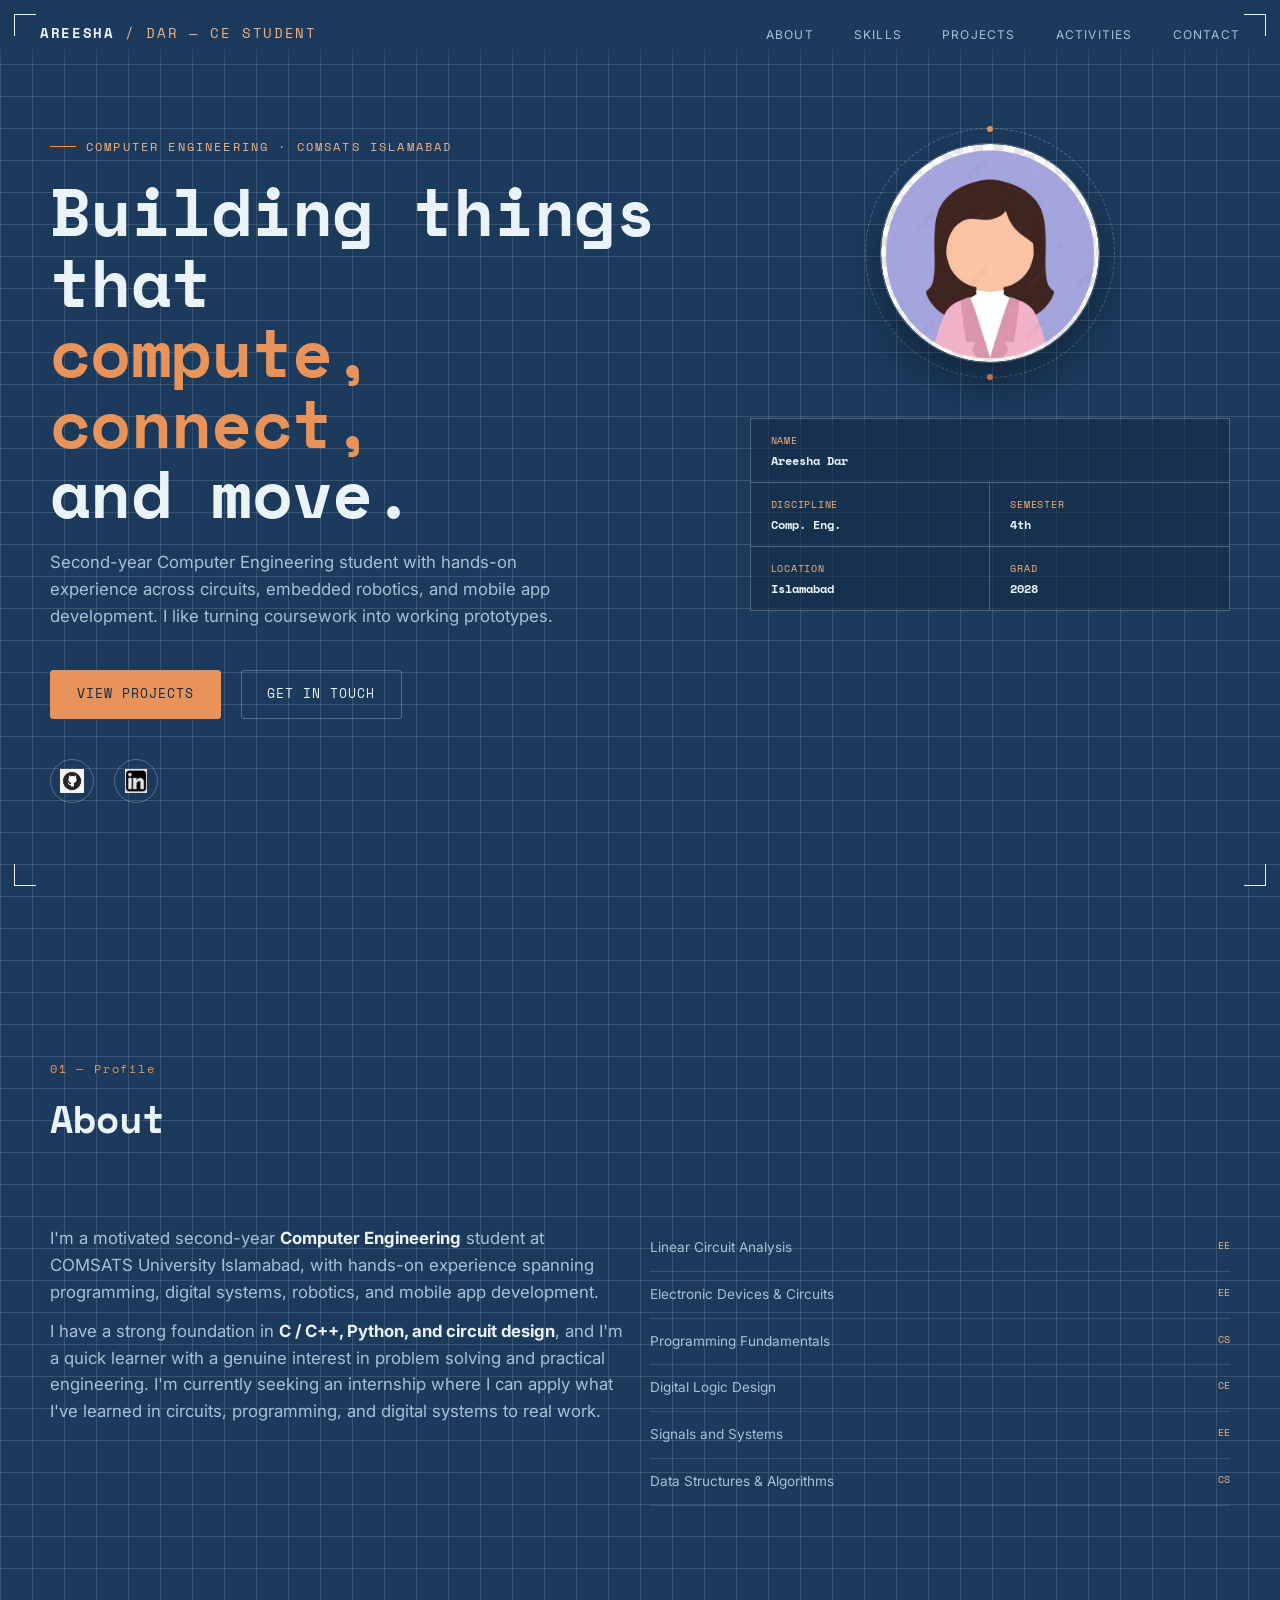
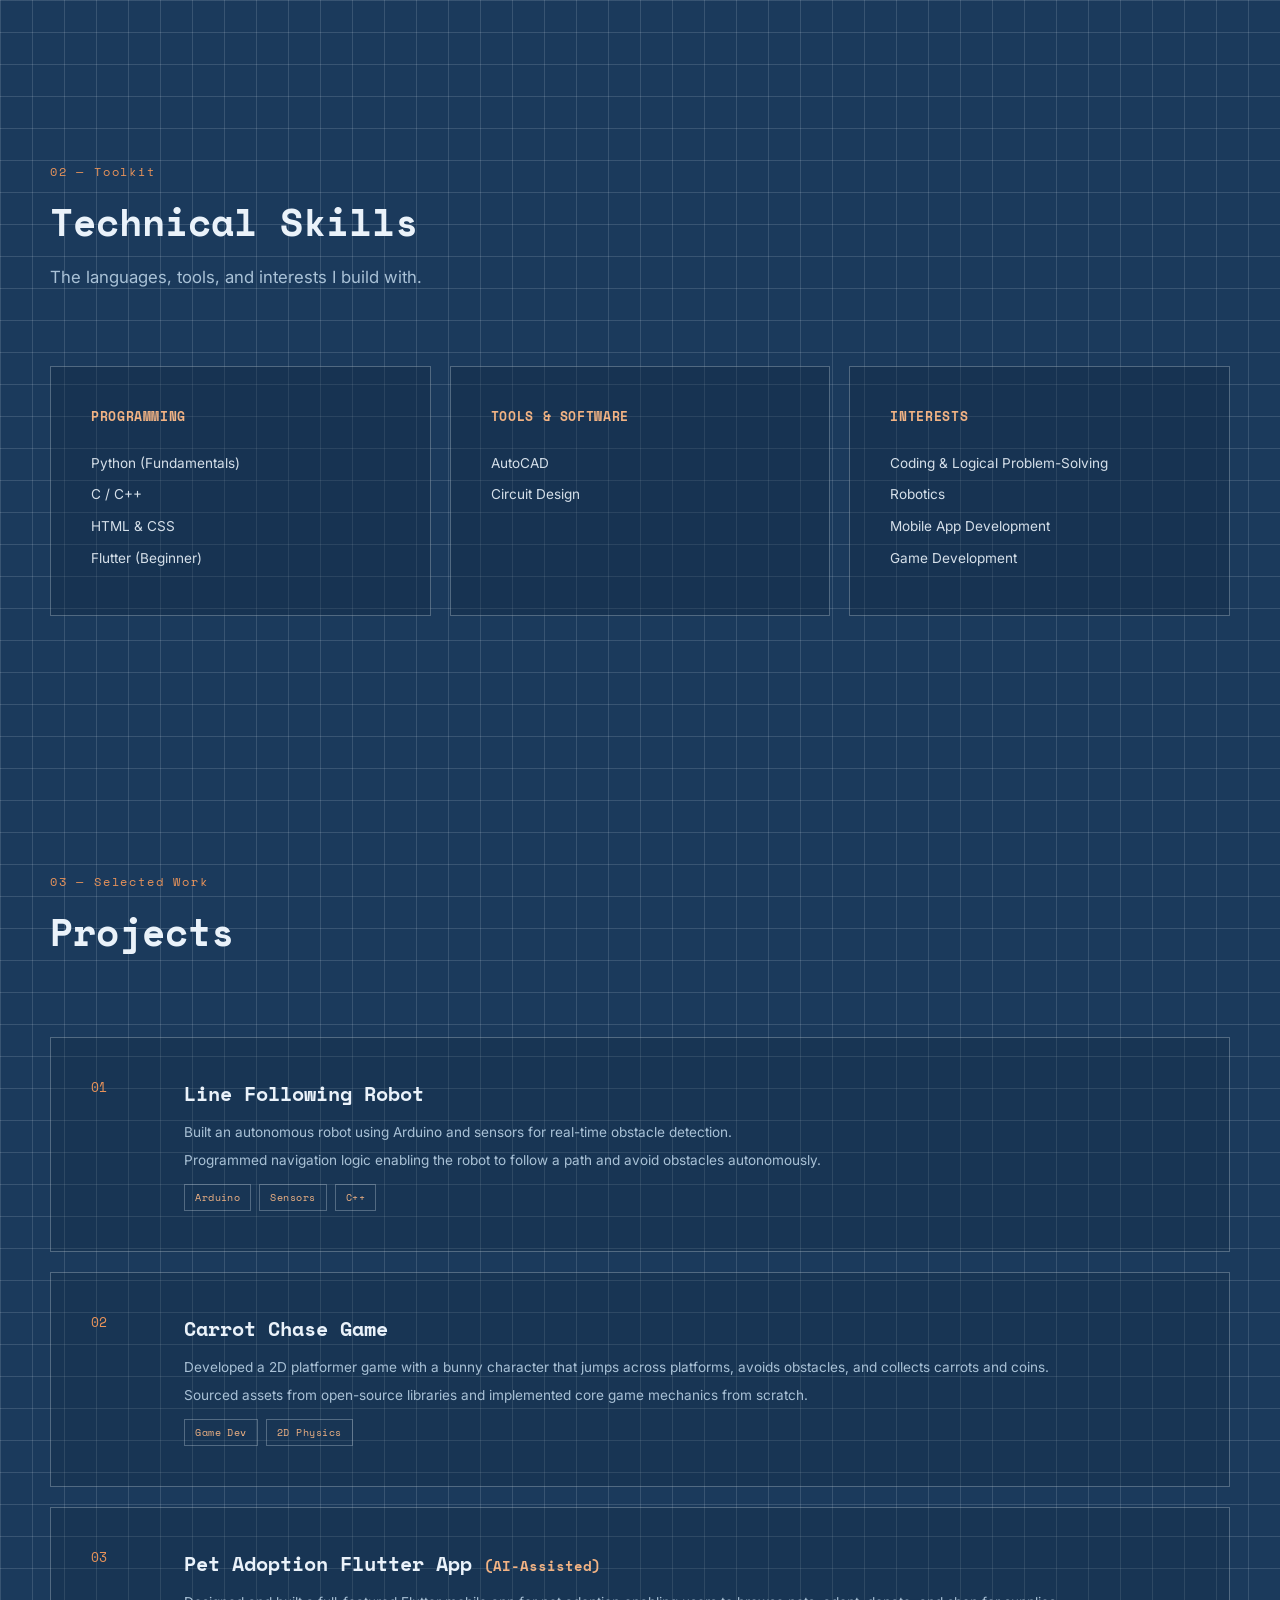
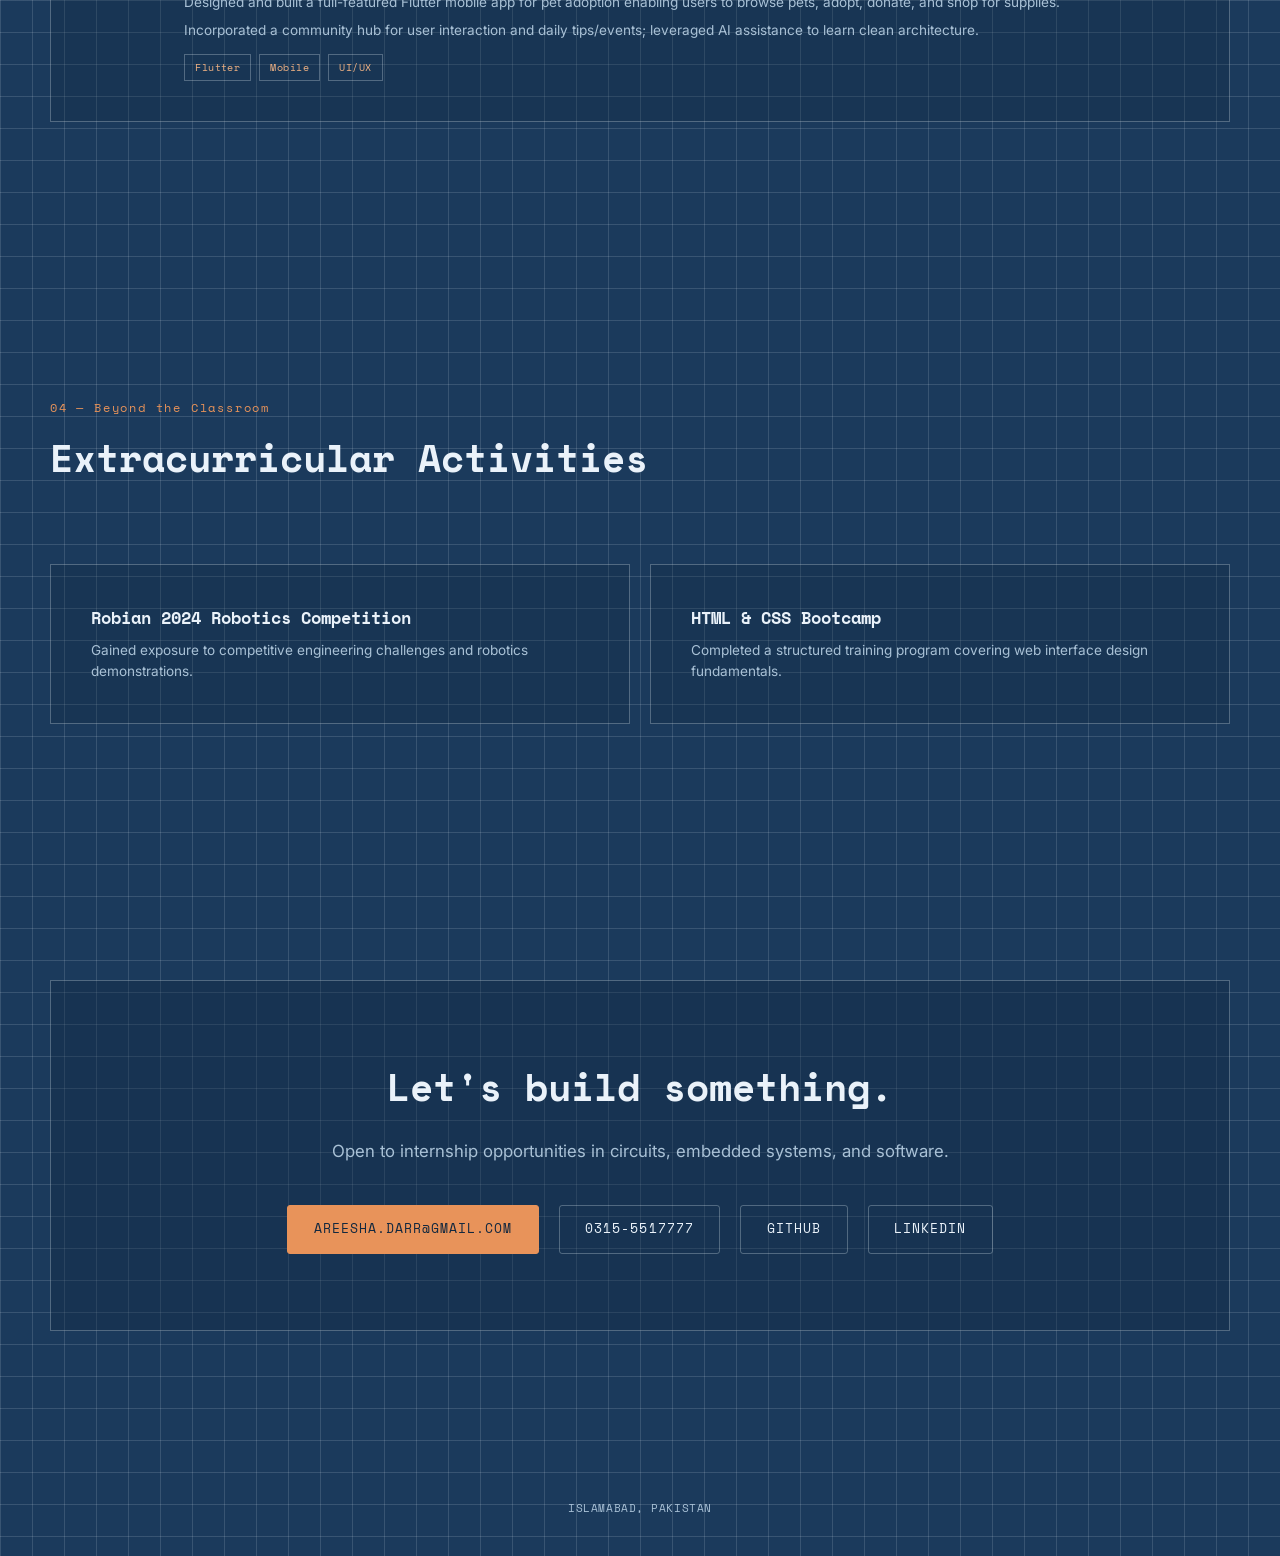
==== index.html @ 33c209b4 "portfolio website" ====
<!DOCTYPE html>
<html lang="en" class="no-js">
<head>
<script>document.documentElement.className = 'js';</script>
<meta charset="UTF-8">
<meta name="viewport" content="width=device-width, initial-scale=1.0">
<title>Areesha Dar — Computer Engineering</title>
<link rel="preconnect" href="https://fonts.googleapis.com">
<link href="https://fonts.googleapis.com/css2?family=Space+Mono:ital,wght@0,400;0,700;1,400&family=Inter:wght@400;500;600;700;800&display=swap" rel="stylesheet">
<link rel="stylesheet" href="styles.css">
</head>
<body>

<div class="progress" id="progress"></div>
<div class="crop tl"></div>
<div class="crop tr"></div>
<div class="crop bl"></div>
<div class="crop br"></div>

<header role="banner">
  <div class="brand mono"><b>AREESHA</b> / DAR — CE STUDENT </div>
  <nav role="navigation" aria-label="Primary">
    <ul>
      <li><a href="#about">About</a></li>
      <li><a href="#skills">Skills</a></li>
      <li><a href="#projects">Projects</a></li>
      <li><a href="#activities">Activities</a></li>
      <li><a href="#contact">Contact</a></li>
    </ul>
  </nav>
  <button class="menu-btn" id="menuBtn" aria-label="Open menu" aria-expanded="false" aria-controls="mobileNav">
    <span></span>
    <span></span>
    <span></span>
  </button>
</header>

<nav class="mobile-nav" id="mobileNav" aria-label="Mobile">
  <a href="#about">About</a>
  <a href="#skills">Skills</a>
  <a href="#projects">Projects</a>
  <a href="#activities">Activities</a>
  <a href="#contact">Contact</a>
</nav>

<main role="main">

  <section class="hero container">
    <div class="grid">

      <div class="col-lg-7">
        <p class="eyebrow mono">Computer Engineering · COMSATS Islamabad</p>
        <h1 class="title">Building things that<br><span>compute, connect,</span><br>and move.</h1>
        <p class="role-line">Second-year Computer Engineering student with hands-on experience across circuits, embedded robotics, and mobile app development. I like turning coursework into working prototypes.</p>
        <div class="hero-cta">
          <a href="#projects" class="btn btn-fill">View Projects</a>
          <a href="#contact" class="btn btn-outline">Get In Touch</a>
        </div>

        <div class="social-row">

          <a class="social-icon"
            href="https://github.com/areesha-dar"
            target="_blank"
            rel="noopener"
            aria-label="GitHub profile">

              <img src="images/github.png"
                  alt="GitHub">
          </a>

          <a class="social-icon"
            href="https://linkedin.com/in/areesha-dar-7a81083a9"
            target="_blank"
            rel="noopener"
            aria-label="LinkedIn profile">

              <img src="images/linkedin.png"
                  alt="LinkedIn">
          </a>

        </div>
      </div>

      <aside class="col-lg-5" aria-label="Profile summary">
        <div class="avatar-frame">
          <div class="avatar-ring"></div>

          <div class="avatar-core">
            <img src="images/images.jpeg" alt="Avatar">
          </div>

        </div>
        <div class="title-block mono">
          <div class="row"><div class="cell"><span class="lbl">Name</span><b>Areesha Dar</b></div></div>
          <div class="row">
            <div class="cell"><span class="lbl">Discipline</span><b>Comp. Eng.</b></div>
            <div class="cell"><span class="lbl">Semester</span><b>4th</b></div>
          </div>
          <div class="row">
            <div class="cell"><span class="lbl">Location</span><b>Islamabad</b></div>
            <div class="cell"><span class="lbl">Grad</span><b>2028</b></div>
          </div>
        </div>
      </aside>

    </div>
  </section>

  <section id="about" class="container">
    <div class="sec-head reveal">
      <span class="sec-num">01 — Profile</span>
      <h2 class="sec-title">About</h2>
    </div>
    <div class="grid about-grid">
      <div class="col-lg-6 reveal">
        <p>I'm a motivated second-year <strong>Computer Engineering</strong> student at COMSATS University Islamabad, with hands-on experience spanning programming, digital systems, robotics, and mobile app development.</p>
        <p>I have a strong foundation in <strong>C / C++, Python, and circuit design</strong>, and I'm a quick learner with a genuine interest in problem solving and practical engineering. I'm currently seeking an internship where I can apply what I've learned in circuits, programming, and digital systems to real work.</p>
      </div>
      <div class="col-lg-6 reveal">
        <ul class="coursework">
          <li>Linear Circuit Analysis <span class="tag">EE</span></li>
          <li>Electronic Devices &amp; Circuits <span class="tag">EE</span></li>
          <li>Programming Fundamentals <span class="tag">CS</span></li>
          <li>Digital Logic Design <span class="tag">CE</span></li>
          <li>Signals and Systems <span class="tag">EE</span></li>
          <li>Data Structures &amp; Algorithms <span class="tag">CS</span></li>
        </ul>
      </div>
    </div>
  </section>

  <section id="skills" class="container">
    <div class="sec-head reveal">
      <span class="sec-num">02 — Toolkit</span>
      <h2 class="sec-title">Technical Skills</h2>
      <p class="sec-sub">The languages, tools, and interests I build with.</p>
    </div>
    <div class="grid">
      <div class="skill-card col-md-4 reveal">
        <h4>Programming</h4>
        <ul><li>Python (Fundamentals)</li><li>C / C++</li><li>HTML &amp; CSS</li><li>Flutter (Beginner)</li></ul>
      </div>
      <div class="skill-card col-md-4 reveal">
        <h4>Tools &amp; Software</h4>
        <ul><li>AutoCAD</li><li>Circuit Design</li></ul>
      </div>
      <div class="skill-card col-md-4 reveal">
        <h4>Interests</h4>
        <ul><li>Coding &amp; Logical Problem-Solving</li><li>Robotics</li><li>Mobile App Development</li><li>Game Development</li></ul>
      </div>
    </div>
  </section>

  <section id="projects" class="container">
    <div class="sec-head reveal">
      <span class="sec-num">03 — Selected Work</span>
      <h2 class="sec-title">Projects</h2>
    </div>

    <div class="grid project reveal">
      <div class="col-lg-1 idx">01</div>
      <div class="col-lg-11">
        <h3>Line Following Robot</h3>
        <p>Built an autonomous robot using Arduino and sensors for real-time obstacle detection.</p>
        <p>Programmed navigation logic enabling the robot to follow a path and avoid obstacles autonomously.</p>
        <div class="stack"><span>Arduino</span><span>Sensors</span><span>C++</span></div>
      </div>
    </div>

    <div class="grid project reveal">
      <div class="col-lg-1 idx">02</div>
      <div class="col-lg-11">
        <h3>Carrot Chase Game</h3>
        <p>Developed a 2D platformer game with a bunny character that jumps across platforms, avoids obstacles, and collects carrots and coins.</p>
        <p>Sourced assets from open-source libraries and implemented core game mechanics from scratch.</p>
        <div class="stack"><span>Game Dev</span><span>2D Physics</span></div>
      </div>
    </div>

    <div class="grid project reveal">
      <div class="col-lg-1 idx">03</div>
      <div class="col-lg-11">
        <h3>Pet Adoption Flutter App <span style="color:var(--copper-soft); font-size:.7em;">(AI-Assisted)</span></h3>
        <p>Designed and built a full-featured Flutter mobile app for pet adoption enabling users to browse pets, adopt, donate, and shop for supplies.</p>
        <p>Incorporated a community hub for user interaction and daily tips/events; leveraged AI assistance to learn clean architecture.</p>
        <div class="stack"><span>Flutter</span><span>Mobile</span><span>UI/UX</span></div>
      </div>
    </div>
  </section>

  <section id="activities" class="container">
    <div class="sec-head reveal">
      <span class="sec-num">04 — Beyond the Classroom</span>
      <h2 class="sec-title">Extracurricular Activities</h2>
    </div>
    <div class="grid">
      <div class="extra-card col-md-6 reveal">
        <h4 class="mono">Robian 2024 Robotics Competition</h4>
        <p>Gained exposure to competitive engineering challenges and robotics demonstrations.</p>
      </div>
      <div class="extra-card col-md-6 reveal">
        <h4 class="mono">HTML &amp; CSS Bootcamp</h4>
        <p>Completed a structured training program covering web interface design fundamentals.</p>
      </div>
    </div>
  </section>

  <section id="contact" class="container">
    <div class="contact-panel reveal">
      <h2>Let's build something.</h2>
      <p>Open to internship opportunities in circuits, embedded systems, and software.</p>
      <div class="contact-links">
        <a href="mailto:areesha.darr@gmail.com" class="btn btn-fill">areesha.darr@gmail.com</a>
        <a href="tel:03155517777" class="btn btn-outline">0315-5517777</a>
        <a href="https://github.com/areesha-dar" target="_blank" rel="noopener" class="btn btn-outline" data-bounce>GitHub</a>
        <a href="https://linkedin.com/in/areesha-dar-7a81083a9" target="_blank" rel="noopener" class="btn btn-outline" data-bounce>LinkedIn</a>
      </div>
    </div>
  </section>

</main>

<footer role="contentinfo">ISLAMABAD, PAKISTAN </footer>

<script src="script.js"></script>

</body>
</html>
---- styles.css ----
:root{
  /* colors */
  --blueprint: #1B3A5C;
  --blueprint-deep: #12283F;
  --grid-line: rgba(234,242,250,0.14);
  --grid-line-strong: rgba(234,242,250,0.28);
  --ink: #0E1F33;
  --copper: #E8935A;
  --copper-soft: #F2B384;
  --muted: #A9C1D6;
  --white: #EAF2FA;

  /* fluid spacing */
  --space-xs: clamp(0.5rem, 0.4rem + 0.5vw, 0.75rem);
  --space-sm: clamp(0.75rem, 0.6rem + 1vw, 1.25rem);
  --space-md: clamp(1.5rem, 1rem + 2vw, 2.5rem);
  --space-lg: clamp(2.5rem, 1.5rem + 4vw, 5rem);
  --space-xl: max(4rem, min(10vw, 8rem));

  /* fluid type */
  --fs-body: clamp(0.95rem, 0.9rem + 0.2vw, 1.05rem);
  --fs-h1: clamp(2.2rem, 1.4rem + 4vw, 4.2rem);
  --fs-h2: clamp(1.5rem, 1.2rem + 1.6vw, 2.4rem);
  --fs-h3: clamp(1.05rem, 0.95rem + 0.5vw, 1.25rem);

  /* 12-column grid */
  --cols: 12;
  --gap: clamp(0.75rem, 1.5vw, 1.5rem);
  --container: 1180px;
}

/* universal reset */
*{ margin:0; padding:0; box-sizing:border-box; }
html{ scroll-behavior:smooth; }

body{
  background:var(--blueprint);
  background-image:
    linear-gradient(var(--grid-line) 1px, transparent 1px), /* horizontal lines */
    linear-gradient(90deg, var(--grid-line) 1px, transparent 1px); /* vertical lines */
  background-size: 32px 32px;
  color:var(--white);
  font-family:'Inter', sans-serif;
  font-size:var(--fs-body);
  line-height:1.6;
  overflow-x:hidden;
}
/* highlight text on selection */
::selection{ background:var(--copper); 
  color:var(--blueprint-deep); 
}
a{ color:inherit; text-decoration:none; }
.mono{ font-family:'Space Mono', monospace; }
ul{ list-style:none; }

a:focus-visible, button:focus-visible{ outline:2px solid var(--copper); outline-offset:3px; }

/* Grid */
.grid{
  display:grid;
  grid-template-columns: repeat(var(--cols), 1fr);
  gap: var(--gap);
}
@supports not (display: grid){
  .grid{ display:flex; flex-wrap:wrap; margin: calc(var(--gap) / -2); }
  .grid > *{ margin: calc(var(--gap) / 2); }
}

/* mobile-first: everything is full width until a breakpoint says otherwise */
[class*="col-"]{ grid-column: span var(--cols); }

@media (min-width: 576px){
  .col-sm-6{ grid-column: span 6; }
  .col-sm-12{ grid-column: span 12; }
}
@media (min-width: 768px){
  .col-md-3{ grid-column: span 3; }
  .col-md-4{ grid-column: span 4; }
  .col-md-6{ grid-column: span 6; }
  .col-md-12{ grid-column: span 12; }
}
@media (min-width: 1024px){
  .col-lg-1{ grid-column: span 1; }
  .col-lg-4{ grid-column: span 4; }
  .col-lg-5{ grid-column: span 5; }
  .col-lg-6{ grid-column: span 6; }
  .col-lg-7{ grid-column: span 7; }
  .col-lg-11{ grid-column: span 11; }
}

.container{ max-width:var(--container); margin:0 auto; padding-inline: var(--space-md); }

/* small corners on  the edges */
.crop{ 
  position:fixed;
  width:22px; 
  height:22px;
  z-index:50;
  border-color:var(--grid-line-strong); 
}
.crop.tl{
  top:14px;
  left:14px;
  border-top:1px solid;
  border-left:1px solid; }
.crop.tr{
  top:14px; 
  right:14px; 
  border-top:1px solid; 
  border-right:1px solid; }
.crop.bl{ 
  bottom:14px; 
  left:14px; 
  border-bottom:1px solid; 
  border-left:1px solid; }
.crop.br{ 
  bottom:14px; 
  right:14px; 
  border-bottom:1px solid; 
  border-right:1px solid; }

header[role="banner"]{
  position:fixed; top:0; left:0; right:0; z-index:40;
  display:flex; align-items:center; justify-content:space-between;
  padding: var(--space-sm) var(--space-md);
  background:linear-gradient(180deg, var(--blueprint) 60%, transparent);
}
.brand{ font-size:0.85rem; letter-spacing:.12em; color:var(--copper-soft); }
.brand b{ color:var(--white); }

nav[role="navigation"] ul{ display:flex; gap: var(--space-md); }
nav a{
  font-size:0.75rem; letter-spacing:.1em; text-transform:uppercase;
  color:var(--muted); position:relative; padding-bottom:4px;
}
nav a::after{ content:''; position:absolute; left:0; bottom:0; width:0; height:1px; background:var(--copper); transition:width .25s ease; }
nav a:hover{ color:var(--white); }
nav a:hover::after{ width:100%; }

.menu-btn{ display:none; flex-direction:column; gap:5px; cursor:pointer; background:none; border:none; z-index:60; }
.menu-btn span{ width:22px; height:2px; background:var(--white); transition:.3s; }

.mobile-nav{
  position:fixed; inset:0; background:var(--blueprint-deep); z-index:55;
  display:flex; flex-direction:column; align-items:center; justify-content:center; gap:var(--space-md);
  transform:translateY(-100%); transition:transform .4s ease;
}
.mobile-nav.open{ transform:translateY(0); }
.mobile-nav a{ font-family:'Space Mono', monospace; font-size:1.25rem; color:var(--white); }

footer[role="contentinfo"]{
  text-align:center; padding: var(--space-md); font-size:0.7rem; color:var(--muted);
  font-family:'Space Mono', monospace; letter-spacing:.05em;
}

/* progress bar */
.progress{ position:fixed; top:0; left:0; height:2px; background:var(--copper); z-index:70; width:0%; }

.hero{ min-height:100vh; display:flex; align-items:center; padding: calc(var(--space-xl) + 40px) 0 var(--space-lg); }

.eyebrow{
  display:inline-flex; align-items:center; gap:10px;
  font-size:0.75rem; letter-spacing:.18em; text-transform:uppercase;
  color:var(--copper-soft); margin-bottom:var(--space-sm);
  opacity:0; animation: fadeUp .7s ease forwards; animation-delay:.1s;
}
.eyebrow::before{ content:''; width:26px; height:1px; background:var(--copper); }

h1.title{
  font-family:'Space Mono', monospace; font-weight:700;
  font-size:var(--fs-h1); line-height:1.05; letter-spacing:-.01em; color:var(--white);
  opacity:0; animation: fadeUp .7s ease forwards; animation-delay:.25s;
}
h1.title span{ color:var(--copper); }

.role-line{
  margin-top:var(--space-sm); color:var(--muted); max-width:520px;
  opacity:0; animation: fadeUp .7s ease forwards; animation-delay:.4s;
}

.hero-cta{
  margin-top:var(--space-md); display:flex; gap:var(--space-sm); flex-wrap:wrap;
  opacity:0; animation: fadeUp .7s ease forwards; animation-delay:.55s;
}

@keyframes fadeUp{ from{ opacity:0; transform:translateY(16px);} to{ opacity:1; transform:translateY(0);} }

.btn{
  padding:0.85rem 1.6rem; font-size:0.8rem; letter-spacing:.08em; text-transform:uppercase;
  font-family:'Space Mono', monospace; cursor:pointer; transition:.25s ease;
  display:inline-flex; align-items:center; gap:8px; border-radius:3px;
}
.btn-fill{ background:var(--copper); color:var(--blueprint-deep); border:1px solid var(--copper); }
.btn-fill:hover{ background:transparent; color:var(--copper); transform:translateY(-2px); }
.btn-outline{ border:1px solid var(--grid-line-strong); color:var(--white); background:transparent; }
.btn-outline:hover{ border-color:var(--copper); color:var(--copper); transform:translateY(-2px); }

/* social icons*/
.social-row{ margin-top:var(--space-md); display:flex; gap:var(--space-sm); opacity:0; animation: fadeUp .7s ease forwards; animation-delay:.68s; }
.social-icon{
  width:44px; height:44px; border:1px solid var(--grid-line-strong); border-radius:50%;
  display:flex; align-items:center; justify-content:center;
  transition: transform .25s ease, border-color .25s ease, background .25s ease;
}
.social-icon img{
  width:24px;
  height:24px;
  object-fit:contain;
  display:block;
}
.social-icon:hover{ border-color:var(--copper); background:rgba(232,147,90,0.12); transform:translateY(-3px); }
.social-icon:active{ transform: scale(0.85); }
.social-icon.bounced{ animation: bounce .5s ease; }
@keyframes bounce{
  0%{ transform: scale(0.8); }
  40%{ transform: scale(1.25) translateY(-6px); }
  70%{ transform: scale(0.95); }
  100%{ transform: scale(1); }
}

/* aside — profile card */
.hero aside{
  opacity:0;
  animation:fadeUp .8s ease forwards;
  animation-delay:.3s;
}

.avatar-frame{
  position:relative;
  width:250px;
  height:250px;
  max-width:100%;
  margin:0 auto;
}
.avatar-ring{ position:absolute; inset:0; border:1px dashed var(--grid-line-strong); border-radius:50%; animation: spin 22s linear infinite; }
.avatar-ring::before, .avatar-ring::after{ content:''; position:absolute; width:6px; height:6px; background:var(--copper); border-radius:50%; }
.avatar-ring::before{ top:-3px; left:calc(50% - 3px); }
.avatar-ring::after{ bottom:-3px; left:calc(50% - 3px); }
@keyframes spin{ to{ transform:rotate(360deg); } }

.avatar-core{
  position:absolute;
  inset:16px;
  overflow:hidden;
  border-radius:50%;
  background: radial-gradient(circle at 35% 30%, #244B6E, #142B44 70%);
  box-shadow: 0 0 0 1px var(--grid-line-strong), 0 20px 40px rgba(0,0,0,.35);
}
.avatar-core img{
  width:100%;
  height:100%;
  object-fit:cover;
  display:block;
  border-radius:50%;
}

.title-block{ margin-top: var(--space-md); border:1px solid var(--grid-line-strong); background:rgba(18,40,63,0.5); }
.title-block .row{ display:flex; border-bottom:1px solid var(--grid-line-strong); }
.title-block .row:last-child{ border-bottom:none; }
.title-block .cell{ flex:1; padding: var(--space-xs) var(--space-sm); font-size:0.7rem; border-right:1px solid var(--grid-line-strong); }
.title-block .cell:last-child{ border-right:none; }
.title-block .cell b{ display:block; font-family:'Space Mono', monospace; color:var(--white); font-size:0.75rem; margin-top:2px; }
.title-block .cell .lbl{ color:var(--copper-soft); letter-spacing:.08em; text-transform:uppercase; font-size:0.6rem; }


main[role="main"] section{ padding: var(--space-xl) 0; }
.sec-head{ margin-bottom: var(--space-lg); }
.sec-num{ font-family:'Space Mono', monospace; color:var(--copper); font-size:0.75rem; letter-spacing:.15em; margin-bottom:10px; display:block; }
.sec-title{ font-family:'Space Mono', monospace; font-size:var(--fs-h2); color:var(--white); }
.sec-sub{ color:var(--muted); max-width:560px; margin-top:12px; }

.js .reveal{ opacity:0; transform:translateY(24px); transition:opacity .7s ease, transform .7s ease; }
.reveal.in{ opacity:1; transform:translateY(0); }

/* about */
.about-grid p{ color:var(--muted); margin-bottom:var(--space-xs); }
.about-grid p strong{ color:var(--white); }
.coursework li{ padding: var(--space-xs) 0; border-bottom:1px solid var(--grid-line); display:flex; justify-content:space-between; font-size:0.85rem; color:var(--muted); }
.coursework li span.tag{ font-family:'Space Mono', monospace; font-size:0.65rem; color:var(--copper-soft); }

/* skills */
.skill-card{
  border:1px solid var(--grid-line-strong); padding: var(--space-md);
  background:rgba(18,40,63,0.35); position:relative; overflow:hidden; transition:.3s ease;
}
.skill-card::before{ content:''; position:absolute; top:0; left:0; width:3px; height:0; background:var(--copper); transition:height .3s ease; }
.skill-card:hover{ transform:translateY(-6px); background:rgba(18,40,63,0.7); border-color:var(--copper-soft); }
.skill-card:hover::before{ height:100%; }
.skill-card h4{ font-family:'Space Mono', monospace; font-size:0.8rem; color:var(--copper-soft); letter-spacing:.05em; text-transform:uppercase; margin-bottom:var(--space-sm); }
.skill-card li{ font-size:0.85rem; color:var(--white); padding:5px 0; opacity:.9; }

/* projects */
.project{
  border:1px solid var(--grid-line-strong); margin-bottom: var(--space-sm); padding: var(--space-md);
  background:rgba(18,40,63,0.25); transition:.3s ease; align-items:start;
}
.project:hover{ background:rgba(18,40,63,0.6); border-color:var(--copper-soft); }
.project .idx{ font-family:'Space Mono', monospace; font-size:0.8rem; color:var(--copper); }
.project h3{ font-family:'Space Mono', monospace; font-size:var(--fs-h3); color:var(--white); margin-bottom:var(--space-xs); }
.project p{ color:var(--muted); font-size:0.85rem; margin-bottom:6px; }
.project .stack{ margin-top: var(--space-xs); display:flex; gap:8px; flex-wrap:wrap; }
.project .stack span{ font-family:'Space Mono', monospace; font-size:0.6rem; letter-spacing:.05em; padding:5px 10px; border:1px solid var(--grid-line-strong); color:var(--copper-soft); }

/* activities */
.extra-card{ border:1px solid var(--grid-line-strong); padding: var(--space-md); background:rgba(18,40,63,0.25); }
.extra-card h4{ font-family:'Space Mono', monospace; color:var(--white); margin-bottom:8px; }
.extra-card p{ color:var(--muted); font-size:0.85rem; }

/* contact */
.contact-panel{ border:1px solid var(--grid-line-strong); padding: var(--space-lg); text-align:center; background:rgba(18,40,63,0.35); }
.contact-panel h2{ font-family:'Space Mono', monospace; font-size:var(--fs-h2); margin-bottom:var(--space-sm); }
.contact-panel p{ color:var(--muted); margin-bottom:var(--space-md); }
.contact-links{ display:flex; gap: var(--space-sm); justify-content:center; flex-wrap:wrap; }

@media (max-width: 1023px){
  nav[role="navigation"]{ display:none; }
  .menu-btn{ display:flex; }
}

@media (prefers-reduced-motion: reduce){
  *{ animation-duration:.01ms !important; animation-iteration-count:1 !important; transition-duration:.01ms !important; scroll-behavior:auto !important; }
}
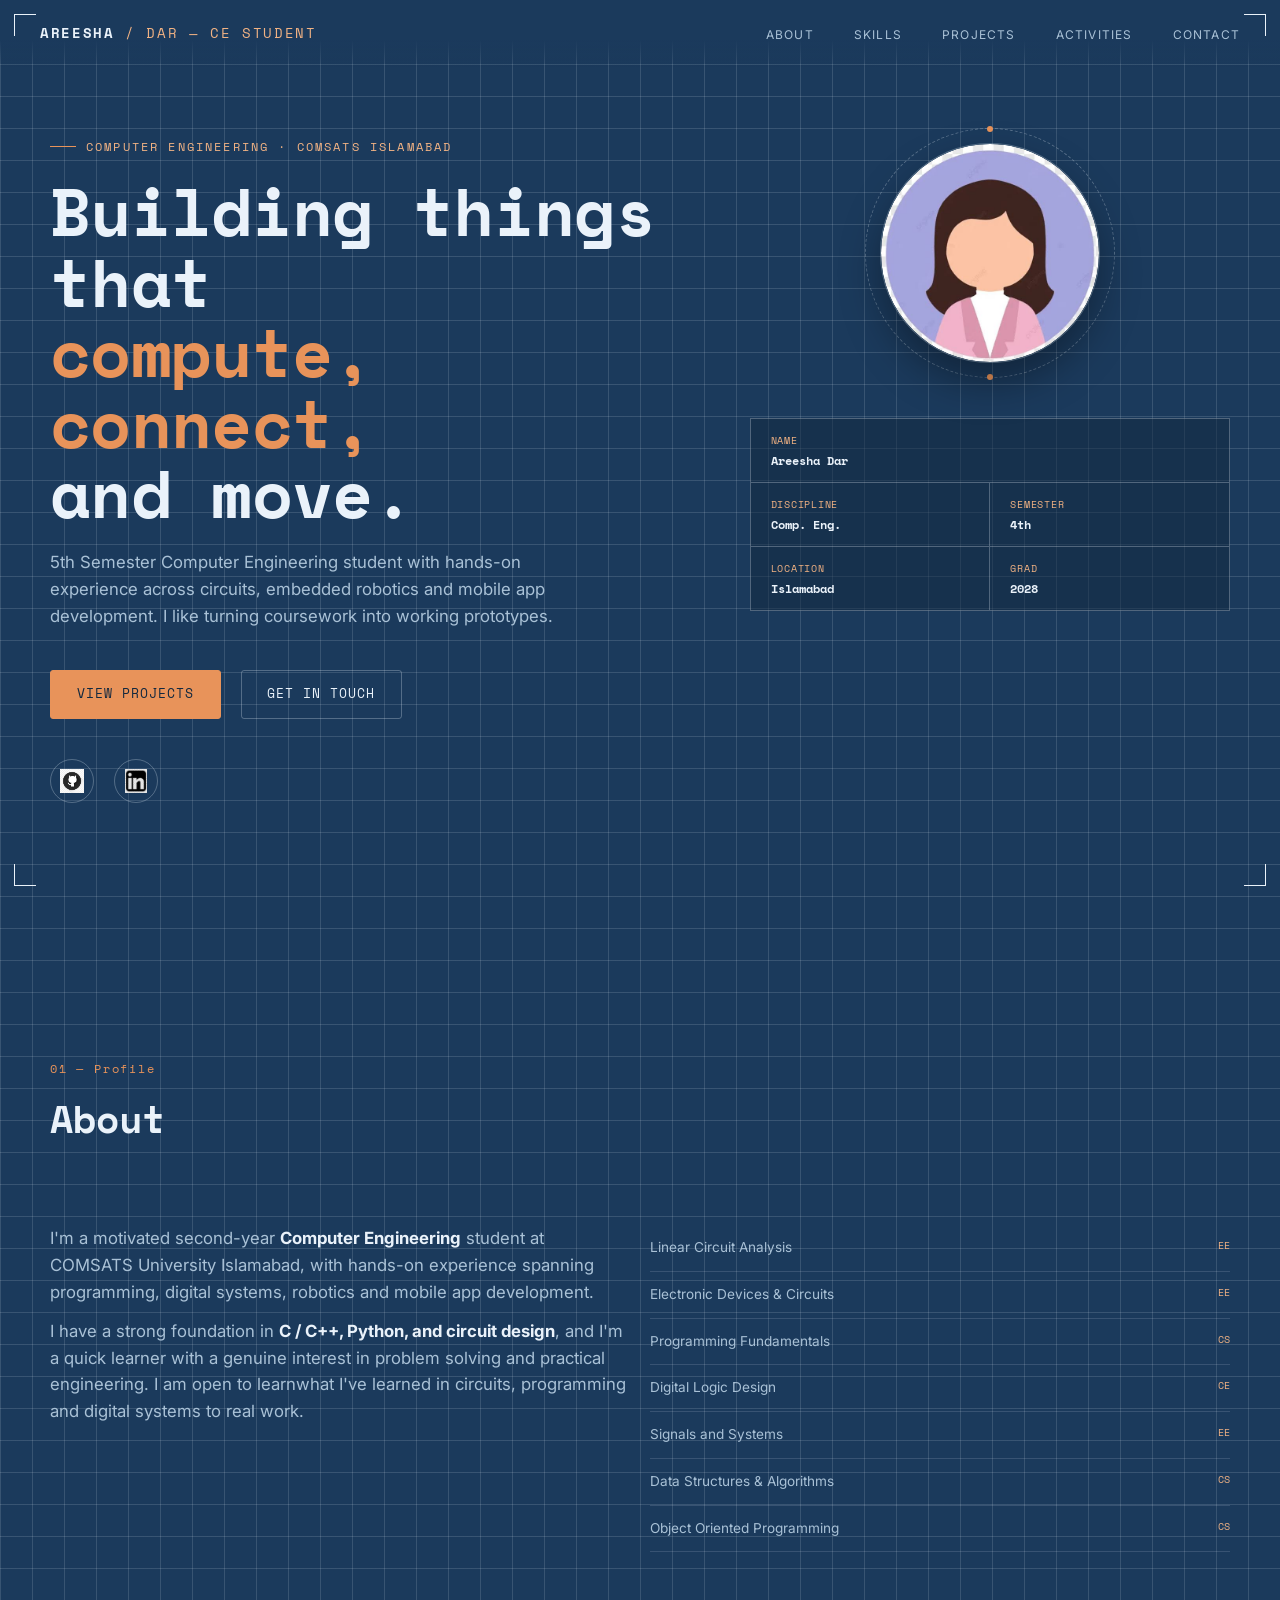
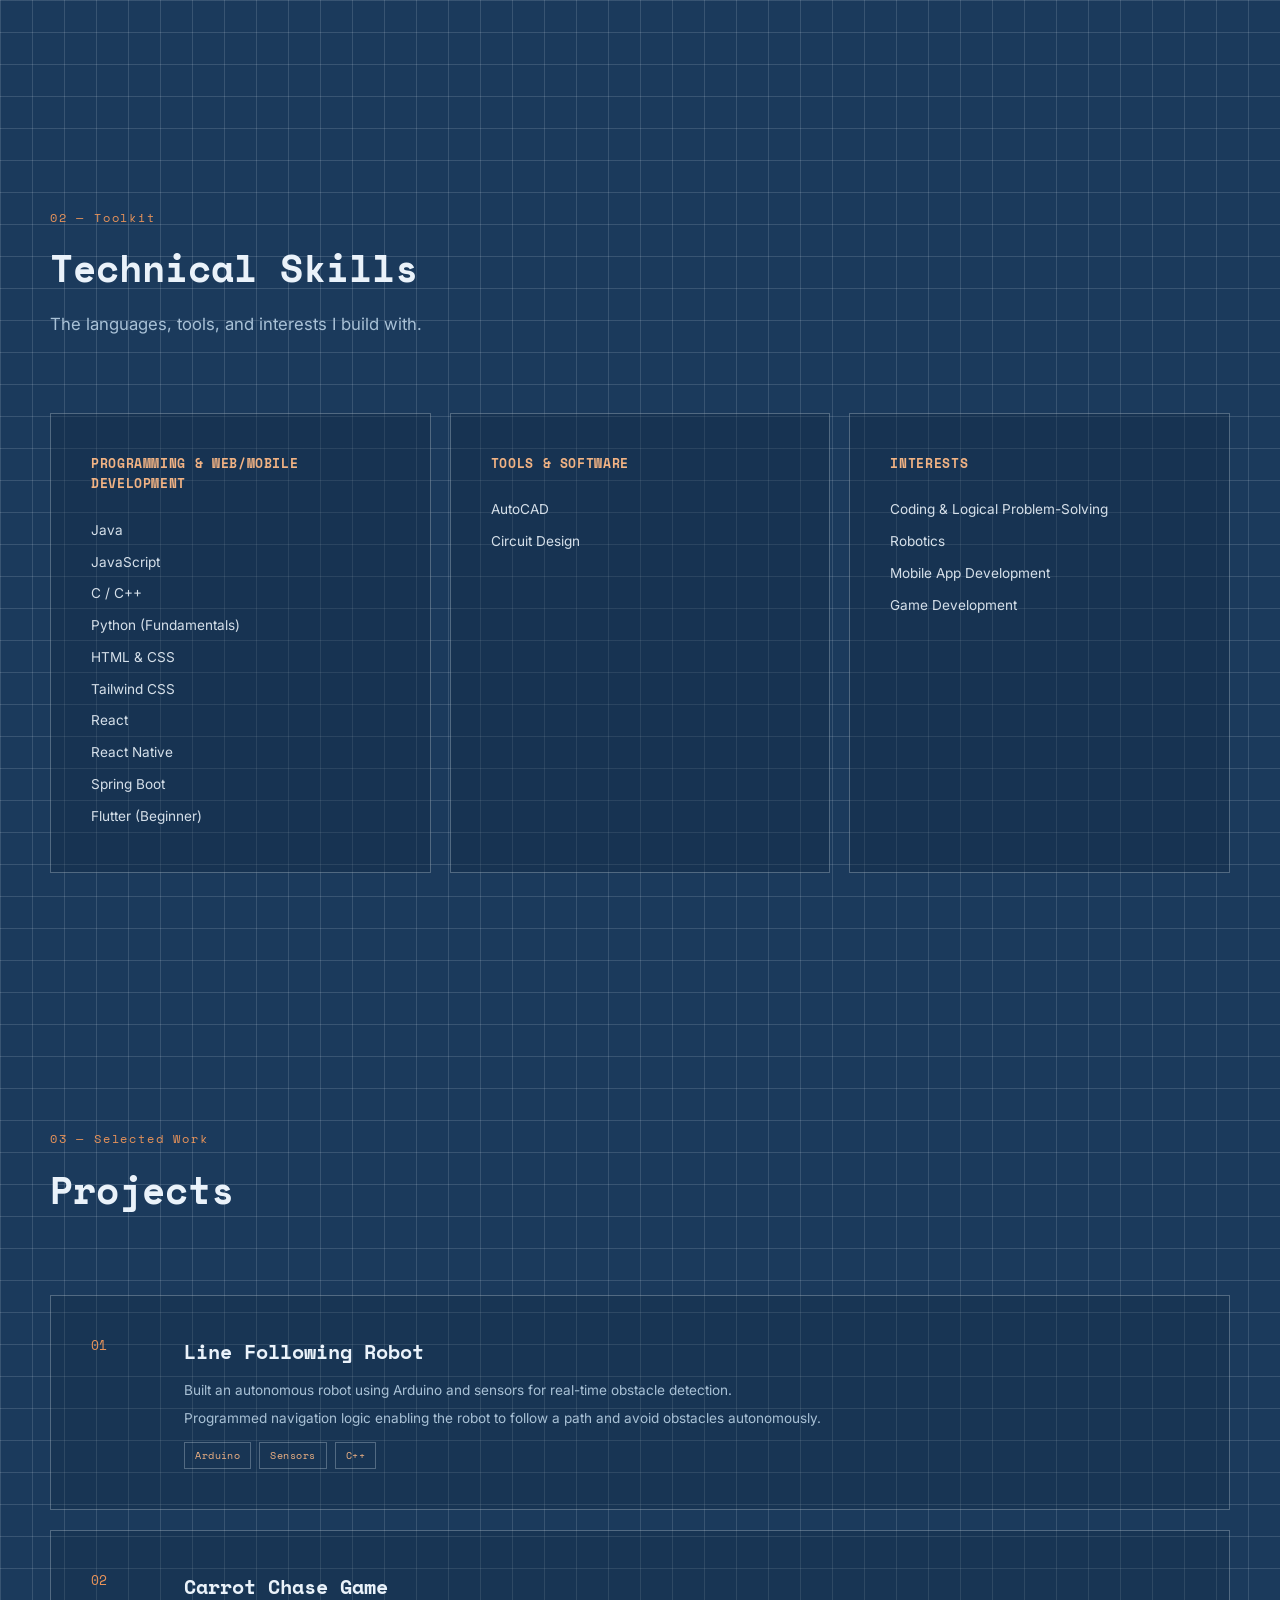
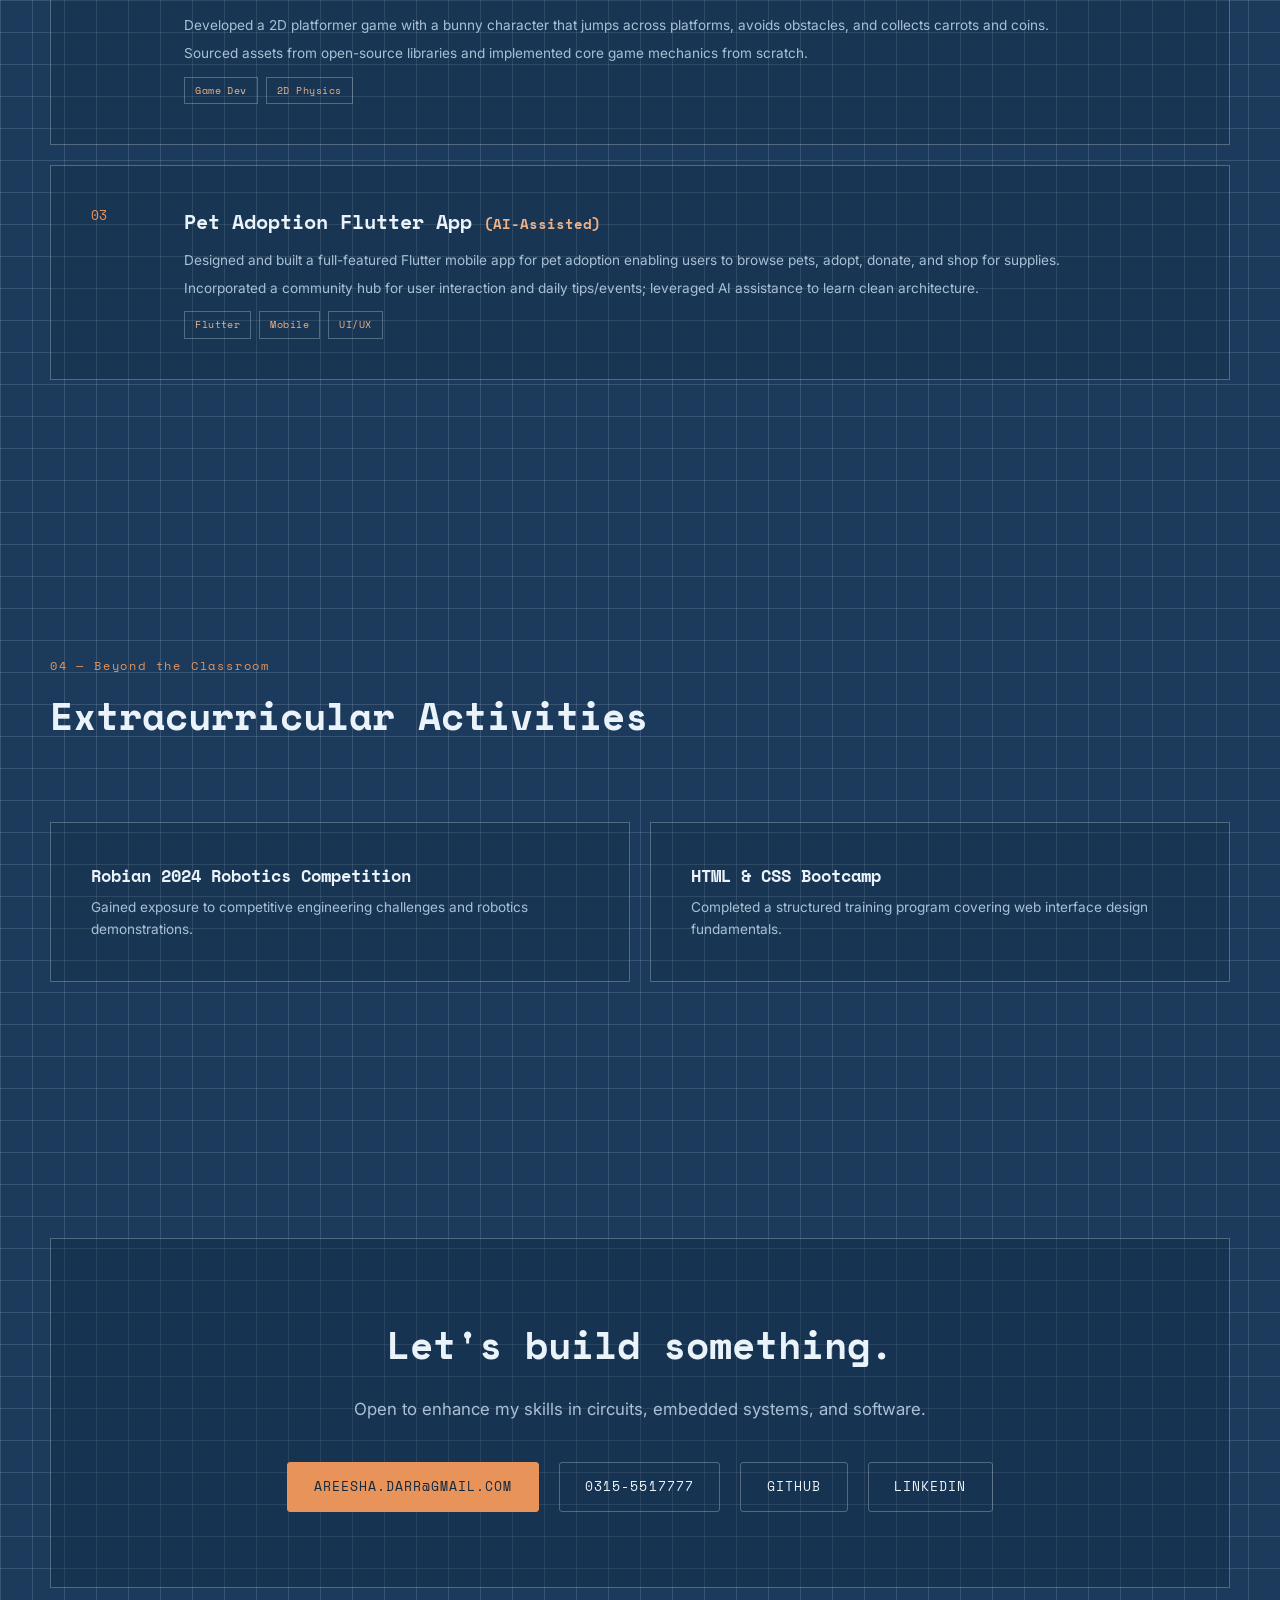
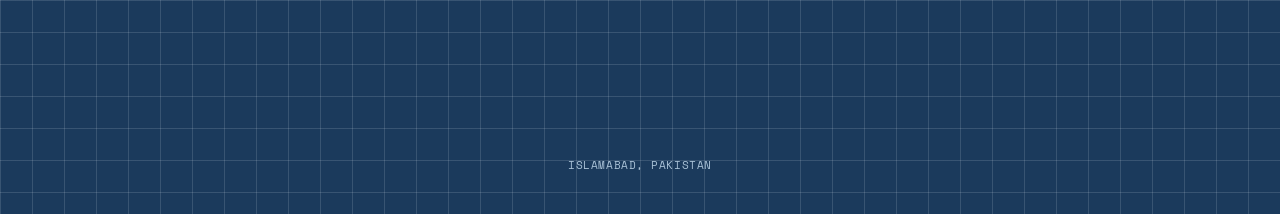
==== commit 05d08c83: "update portfolio content" ====
--- a/index.html
+++ b/index.html
@@ -51,7 +51,7 @@
       <div class="col-lg-7">
         <p class="eyebrow mono">Computer Engineering · COMSATS Islamabad</p>
         <h1 class="title">Building things that<br><span>compute, connect,</span><br>and move.</h1>
-        <p class="role-line">Second-year Computer Engineering student with hands-on experience across circuits, embedded robotics, and mobile app development. I like turning coursework into working prototypes.</p>
+        <p class="role-line">5th Semester Computer Engineering student with hands-on experience across circuits, embedded robotics and mobile app development. I like turning coursework into working prototypes.</p>
         <div class="hero-cta">
           <a href="#projects" class="btn btn-fill">View Projects</a>
           <a href="#contact" class="btn btn-outline">Get In Touch</a>
@@ -114,8 +114,8 @@
     </div>
     <div class="grid about-grid">
       <div class="col-lg-6 reveal">
-        <p>I'm a motivated second-year <strong>Computer Engineering</strong> student at COMSATS University Islamabad, with hands-on experience spanning programming, digital systems, robotics, and mobile app development.</p>
-        <p>I have a strong foundation in <strong>C / C++, Python, and circuit design</strong>, and I'm a quick learner with a genuine interest in problem solving and practical engineering. I'm currently seeking an internship where I can apply what I've learned in circuits, programming, and digital systems to real work.</p>
+        <p>I'm a motivated second-year <strong>Computer Engineering</strong> student at COMSATS University Islamabad, with hands-on experience spanning programming, digital systems, robotics and mobile app development.</p>
+        <p>I have a strong foundation in <strong>C / C++, Python, and circuit design</strong>, and I'm a quick learner with a genuine interest in problem solving and practical engineering. I am open to learnwhat I've learned in circuits, programming and digital systems to real work.</p>
       </div>
       <div class="col-lg-6 reveal">
         <ul class="coursework">
@@ -125,6 +125,8 @@
           <li>Digital Logic Design <span class="tag">CE</span></li>
           <li>Signals and Systems <span class="tag">EE</span></li>
           <li>Data Structures &amp; Algorithms <span class="tag">CS</span></li>
+          <li>Object Oriented Programming <span class="tag">CS</span></li>
+
         </ul>
       </div>
     </div>
@@ -138,8 +140,20 @@
     </div>
     <div class="grid">
       <div class="skill-card col-md-4 reveal">
-        <h4>Programming</h4>
-        <ul><li>Python (Fundamentals)</li><li>C / C++</li><li>HTML &amp; CSS</li><li>Flutter (Beginner)</li></ul>
+        <h4>Programming & Web/Mobile Development</h4>
+<ul>
+  <li>Java</li>
+  <li>JavaScript</li>
+  <li>C / C++</li>
+  <li>Python (Fundamentals)</li>
+  <li>HTML &amp; CSS</li>
+  <li>Tailwind CSS</li>
+  <li>React</li>
+  <li>React Native</li>
+  <li>Spring Boot</li>
+  <li>Flutter (Beginner)</li>
+</ul>
+        </ul>
       </div>
       <div class="skill-card col-md-4 reveal">
         <h4>Tools &amp; Software</h4>
@@ -209,7 +223,7 @@
   <section id="contact" class="container">
     <div class="contact-panel reveal">
       <h2>Let's build something.</h2>
-      <p>Open to internship opportunities in circuits, embedded systems, and software.</p>
+      <p>Open to enhance my skills in circuits, embedded systems, and software.</p>
       <div class="contact-links">
         <a href="mailto:areesha.darr@gmail.com" class="btn btn-fill">areesha.darr@gmail.com</a>
         <a href="tel:03155517777" class="btn btn-outline">0315-5517777</a>
